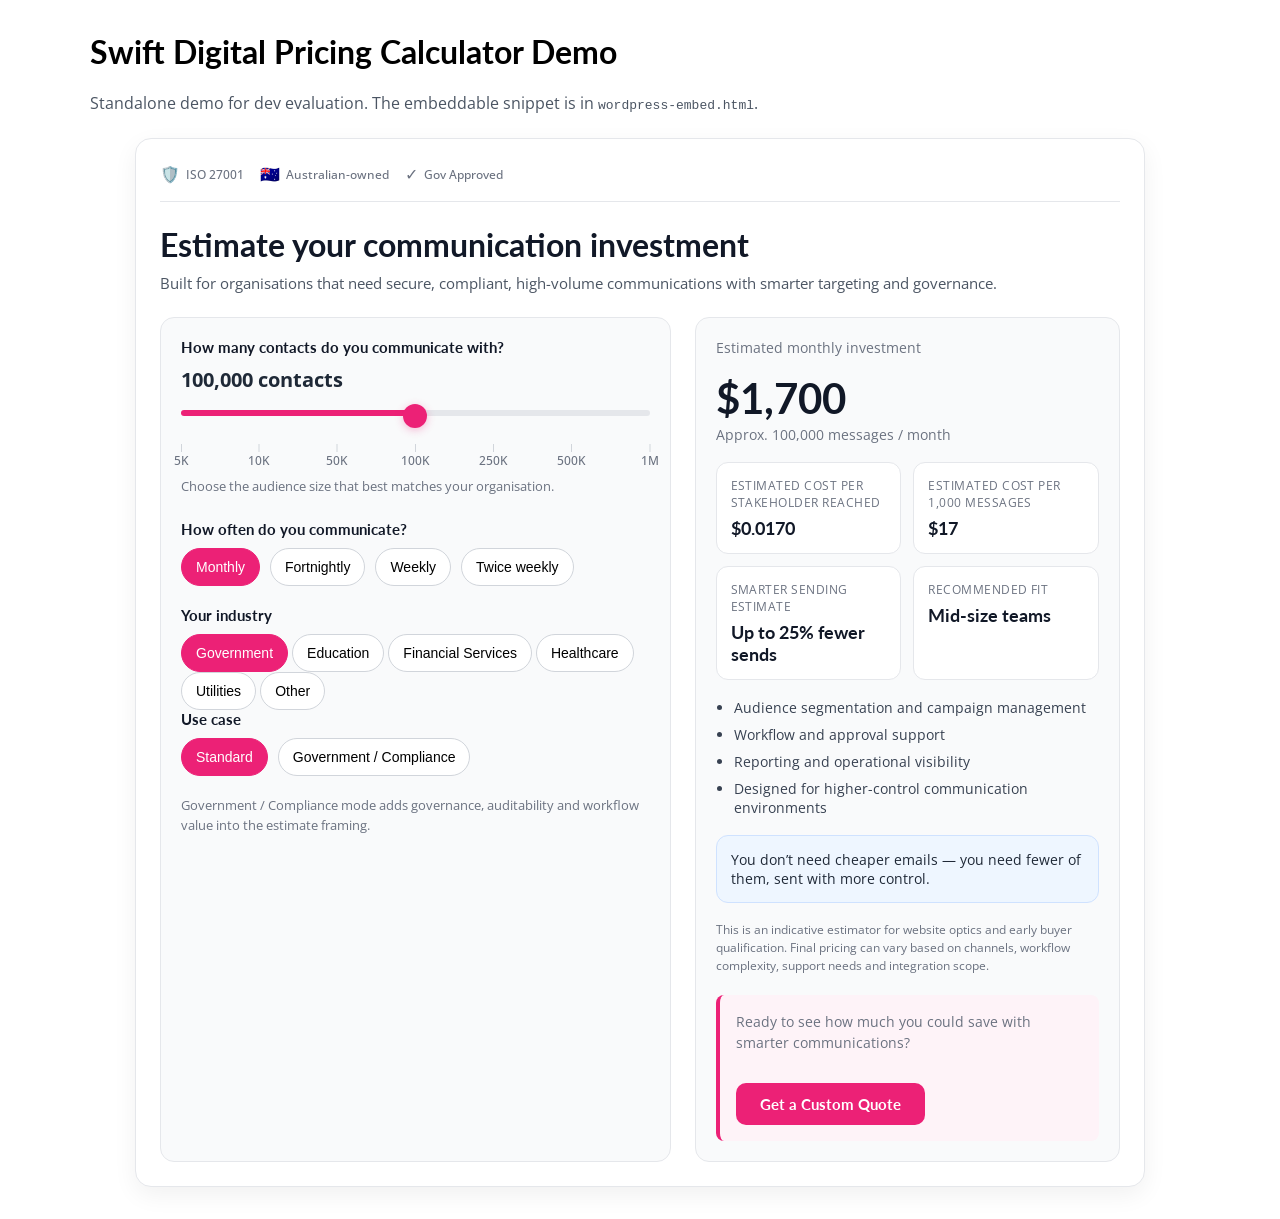
==== index.html @ 695fdafd "Revert to two-column grid layout" ====
<!DOCTYPE html>
<html lang="en">
<head>
  <meta charset="utf-8">
  <meta name="viewport" content="width=device-width, initial-scale=1">
  <title>Swift Digital Pricing Calculator Demo</title>
  <link rel="preconnect" href="https://fonts.googleapis.com">
  <link rel="preconnect" href="https://fonts.gstatic.com" crossorigin>
  <link href="https://fonts.googleapis.com/css2?family=Lato:ital,wght@0,100;0,300;0,400;0,700;0,900;1,100;1,300;1,400;1,700;1,900&family=Open+Sans:ital,wght@0,300..800;1,300..800&display=swap" rel="stylesheet">
  <link rel="stylesheet" href="assets/swift-pricing-calculator.css">
</head>
<body>
  <main style="max-width:1100px;margin:32px auto;padding:0 16px;">
    <h1 style="font-family:'Lato', sans-serif;">Swift Digital Pricing Calculator Demo</h1>
    <p style="font-family:'Open Sans', sans-serif;color:#4b5563;">Standalone demo for dev evaluation. The embeddable snippet is in <code>wordpress-embed.html</code>.</p>

    <!-- START: Swift Digital Pricing Calculator -->
    <div id="swift-pricing-calculator">
      <div class="trust-badges">
        <div class="badge">
          <span class="badge-icon">🛡️</span>
          <span class="badge-text">ISO 27001</span>
        </div>
        <div class="badge">
          <span class="badge-icon">🇦🇺</span>
          <span class="badge-text">Australian-owned</span>
        </div>
        <div class="badge">
          <span class="badge-icon">✓</span>
          <span class="badge-text">Gov Approved</span>
        </div>
      </div>
      <h2>Estimate your communication investment</h2>
      <p class="subtext">
        Built for organisations that need secure, compliant, high-volume communications with smarter targeting and governance.
      </p>

      <div class="grid">
        <div class="card">
          <div class="range-wrap">
            <label for="contactsRange">How many contacts do you communicate with?</label>
            <div class="range-value" id="contactsValue">100,000 contacts</div>
            <input type="range" id="contactsRange" min="0" max="6" step="1" value="3" list="contactSteps" style="cursor: pointer;">
            <datalist id="contactSteps">
              <option value="0"></option>
              <option value="1"></option>
              <option value="2"></option>
              <option value="3"></option>
              <option value="4"></option>
              <option value="5"></option>
              <option value="6"></option>
            </datalist>
            <div class="range-labels" id="rangeLabels">
              <span class="range-label" data-value="0">5K</span>
              <span class="range-label" data-value="1">10K</span>
              <span class="range-label" data-value="2">50K</span>
              <span class="range-label" data-value="3">100K</span>
              <span class="range-label" data-value="4">250K</span>
              <span class="range-label" data-value="5">500K</span>
              <span class="range-label" data-value="6">1M</span>
            </div>
            <div class="help">Choose the audience size that best matches your organisation.</div>
          </div>

          <div>
            <label>How often do you communicate?</label>
            <div class="frequency-options" id="frequencyOptions">
              <button class="pill active" data-frequency="1" type="button">Monthly</button>
              <button class="pill" data-frequency="2" type="button">Fortnightly</button>
              <button class="pill" data-frequency="4" type="button">Weekly</button>
              <button class="pill" data-frequency="8" type="button">Twice weekly</button>
            </div>
          </div>

          <div>
            <label>Your industry</label>
            <div class="industry-options" id="industryOptions">
              <button class="pill active" data-industry="government" type="button">Government</button>
              <button class="pill" data-industry="education" type="button">Education</button>
              <button class="pill" data-industry="financial" type="button">Financial Services</button>
              <button class="pill" data-industry="healthcare" type="button">Healthcare</button>
              <button class="pill" data-industry="utilities" type="button">Utilities</button>
              <button class="pill" data-industry="other" type="button">Other</button>
            </div>
          </div>

          <div>
            <label>Use case</label>
            <div class="mode-options" id="modeOptions">
              <button class="pill active" data-mode="standard" type="button">Standard</button>
              <button class="pill" data-mode="government" type="button">Government / Compliance</button>
            </div>
            <div class="help">
              Government / Compliance mode adds governance, auditability and workflow value into the estimate framing.
            </div>
          </div>
        </div>

        <div class="card">
          <div class="result-sub">Estimated monthly investment</div>
          <div class="result-main" id="monthlyCost">$1,700</div>
          <div class="result-sub" id="monthlyVolume">Approx. 100,000 messages / month</div>

          <div class="stats">
            <div class="stat">
              <div class="k">Estimated cost per stakeholder reached</div>
              <div class="v" id="costPerStakeholder">$0.0170</div>
            </div>
            <div class="stat">
              <div class="k">Estimated cost per 1,000 messages</div>
              <div class="v" id="costPerThousand">$17.00</div>
            </div>
            <div class="stat">
              <div class="k">Smarter sending estimate</div>
              <div class="v" id="smarterSending">Up to 25% fewer sends</div>
            </div>
            <div class="stat">
              <div class="k">Recommended fit</div>
              <div class="v" id="recommendedFit">Mid-size teams</div>
            </div>
          </div>

          <ul id="featureList">
            <li>Audience segmentation and campaign management</li>
            <li>Workflow and approval support</li>
            <li>Reporting and operational visibility</li>
            <li>Designed for higher-control communication environments</li>
          </ul>

          <div class="highlight" id="highlightBox">
            You don’t need cheaper emails — you need fewer of them, sent with more control.
          </div>

          <div class="footer-note">
            This is an indicative estimator for website optics and early buyer qualification. Final pricing can vary based on channels, workflow complexity, support needs and integration scope.
          </div>

          <div class="cta-section">
            <div class="cta-copy">
              <p class="cta-subtext">Ready to see how much you could save with smarter communications?</p>
            </div>
            <a class="cta" href="/contact/?scenario=pricing-calculator">Get a Custom Quote</a>
          </div>
        </div>
      </div>
    <!-- END: Swift Digital Pricing Calculator -->

  </main>

  <script src="assets/swift-pricing-calculator.js"></script>
</body>
</html>
---- assets/swift-pricing-calculator.css ----
#swift-pricing-calculator {
  font-family: 'Open Sans', sans-serif;
  max-width: 960px;
  margin: 24px auto;
  padding: 24px;
  border: 1px solid #e5e7eb;
  border-radius: 16px;
  background: #ffffff;
  box-shadow: 0 8px 24px rgba(0,0,0,0.06);
  color: #1f2937;
}
#swift-pricing-calculator .trust-badges {
  display: flex;
  justify-content: flex-start;
  gap: 16px;
  margin-bottom: 24px;
  padding-bottom: 16px;
  border-bottom: 1px solid #e5e7eb;
}
#swift-pricing-calculator .badge {
  display: flex;
  align-items: center;
  gap: 6px;
  font-size: 12px;
  color: #6b7280;
  font-weight: 500;
}
#swift-pricing-calculator .badge-icon {
  font-size: 16px;
}
#swift-pricing-calculator .badge-text {
  white-space: nowrap;
}
#swift-pricing-calculator h2 {
  font-family: 'Lato', sans-serif;
  margin: 0 0 8px;
  font-size: 32px;
  font-weight: 700;
  line-height: 1.2;
  color: #111827;
}
#swift-pricing-calculator p.subtext {
  margin: 0 0 24px;
  color: #4b5563;
  font-size: 15px;
}
#swift-pricing-calculator .grid {
  display: grid;
  grid-template-columns: 1.2fr 1fr;
  gap: 24px;
}
#swift-pricing-calculator .card {
  background: #f9fafb;
  border: 1px solid #e5e7eb;
  border-radius: 14px;
  padding: 20px;
}
#swift-pricing-calculator label {
  display: block;
  font-family: 'Lato', sans-serif;
  font-weight: 700;
  margin-bottom: 10px;
  font-size: 15px;
  color: #111827;
}
#swift-pricing-calculator .range-wrap {
  margin-bottom: 24px;
}
#swift-pricing-calculator .range-labels {
  display: block;
  margin: 16px 0 8px 0;
  padding: 0;
  position: relative;
  width: 100%;
  height: 32px;
}
#swift-pricing-calculator .range-label {
  font-size: 12px;
  color: #6b7280;
  font-weight: 500;
  position: absolute;
  bottom: 0;
  width: auto;
  white-space: nowrap;
  transform: translateX(-50%);
}
#swift-pricing-calculator .range-label::before {
  content: '';
  position: absolute;
  bottom: 100%;
  left: 50%;
  transform: translateX(-50%);
  width: 1px;
  height: 8px;
  background: #d1d5db;
}
#swift-pricing-calculator input[type="range"] {
  width: 100%;
  margin: 0;
  padding: 0;
  -webkit-appearance: none;
  appearance: none;
  height: 6px;
  background: linear-gradient(to right, #ec2176 0%, #ec2176 50%, #e5e7eb 50%, #e5e7eb 100%);
  background-size: 100% 100%;
  background-repeat: no-repeat;
  border-radius: 3px;
  outline: none;
}
#swift-pricing-calculator input[type="range"]::-webkit-slider-thumb {
  -webkit-appearance: none;
  appearance: none;
  width: 24px;
  height: 24px;
  background: #ec2176;
  border-radius: 50%;
  cursor: pointer;
  box-shadow: 0 2px 8px rgba(236, 33, 118, 0.3);
  border: none;
  margin-top: -9px;
}
#swift-pricing-calculator input[type="range"]::-moz-range-thumb {
  width: 24px;
  height: 24px;
  background: #ec2176;
  border-radius: 50%;
  cursor: pointer;
  border: none;
  box-shadow: 0 2px 8px rgba(236, 33, 118, 0.3);
  margin-top: -9px;
}
#swift-pricing-calculator input[type="range"]::-moz-range-track {
  background: transparent;
  border: none;
}
#swift-pricing-calculator input[type="range"]::-moz-range-progress {
  background: #ec2176;
  height: 6px;
  border-radius: 3px;
}
#swift-pricing-calculator .range-value {
  font-size: 20px;
  font-weight: 700;
  margin-bottom: 6px;
}
#swift-pricing-calculator .help {
  color: #6b7280;
  font-size: 13px;
  line-height: 1.5;
}
#swift-pricing-calculator .frequency-options,
#swift-pricing-calculator .mode-options {
  display: flex;
  flex-wrap: wrap;
  gap: 10px;
  margin-bottom: 20px;
}
#swift-pricing-calculator .pill {
  border: 1px solid #d1d5db;
  background: #fff;
  border-radius: 999px;
  padding: 10px 14px;
  cursor: pointer;
  font-size: 14px;
  transition: all 0.2s ease;
  user-select: none;
}
#swift-pricing-calculator .pill.active {
  background: #ec2176;
  color: #fff;
  border-color: #ec2176;
}
#swift-pricing-calculator .result-main {
  font-family: 'Lato', sans-serif;
  font-size: 42px;
  font-weight: 700;
  line-height: 1.1;
  margin: 8px 0 4px;
  color: #111827;
}
#swift-pricing-calculator .result-sub {
  color: #6b7280;
  font-size: 14px;
  margin-bottom: 18px;
}
#swift-pricing-calculator .stats {
  display: grid;
  grid-template-columns: 1fr 1fr;
  gap: 12px;
  margin-bottom: 18px;
}
#swift-pricing-calculator .stat {
  background: #fff;
  border: 1px solid #e5e7eb;
  border-radius: 12px;
  padding: 14px;
}
#swift-pricing-calculator .stat .k {
  font-size: 12px;
  color: #6b7280;
  margin-bottom: 6px;
  text-transform: uppercase;
  letter-spacing: 0.04em;
}
#swift-pricing-calculator .stat .v {
  font-family: 'Lato', sans-serif;
  font-size: 18px;
  font-weight: 700;
  color: #111827;
}
#swift-pricing-calculator ul {
  margin: 0;
  padding-left: 18px;
}
#swift-pricing-calculator li {
  margin-bottom: 8px;
  color: #374151;
  font-size: 14px;
}
#swift-pricing-calculator .highlight {
  margin-top: 18px;
  background: #eef6ff;
  border: 1px solid #cfe2ff;
  border-radius: 12px;
  padding: 14px;
  font-size: 14px;
  color: #1f2937;
}
#swift-pricing-calculator .footer-note {
  margin-top: 18px;
  font-size: 12px;
  color: #6b7280;
  line-height: 1.5;
}
#swift-pricing-calculator .cta {
  margin-top: 18px;
  display: inline-block;
  text-decoration: none;
  background: #ec2176;
  color: #fff;
  padding: 12px 24px;
  border-radius: 10px;
  font-family: 'Lato', sans-serif;
  font-weight: 700;
  font-size: 15px;
  transition: all 0.2s ease;
}
#swift-pricing-calculator .cta:hover {
  background: #d81a63;
  transform: translateY(-2px);
  box-shadow: 0 4px 12px rgba(236, 33, 118, 0.25);
}
#swift-pricing-calculator .cta-section {
  background: #fef3f8;
  border-left: 4px solid #ec2176;
  padding: 16px;
  border-radius: 8px;
  margin-top: 20px;
}
#swift-pricing-calculator .cta-subtext {
  margin: 0 0 12px 0;
  color: #6b7280;
  font-size: 14px;
  line-height: 1.5;
}
@media (max-width: 800px) {
  #swift-pricing-calculator .grid {
    grid-template-columns: 1fr;
  }
  #swift-pricing-calculator .stats {
    grid-template-columns: 1fr;
  }
}
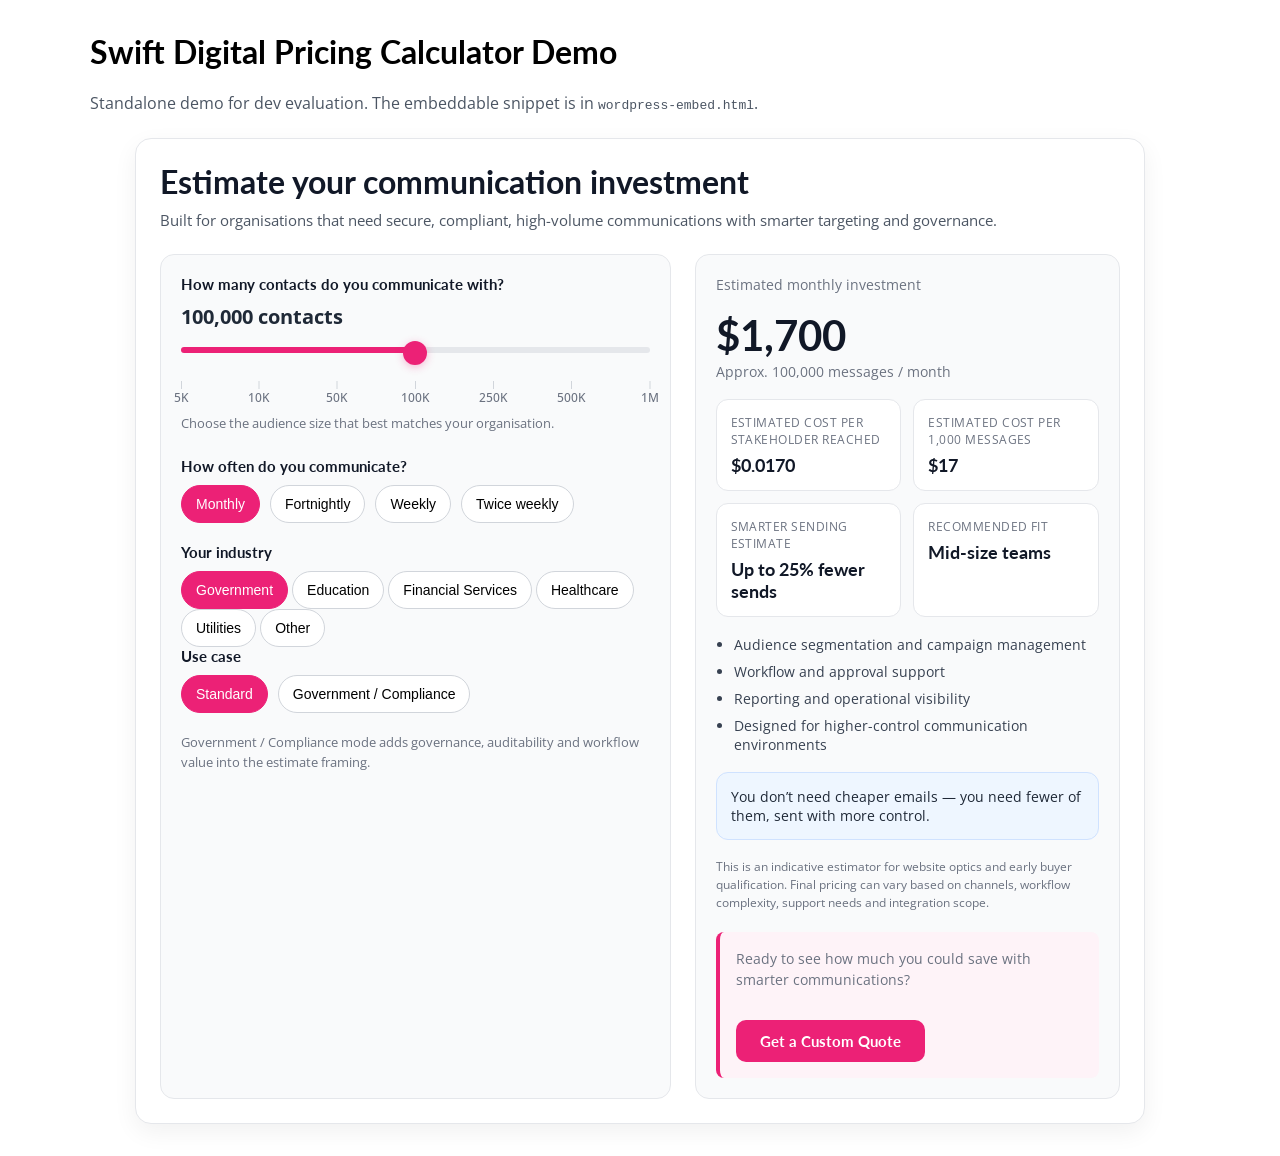
==== commit 96bf7444: "Remove trust badges section" ====
--- a/index.html
+++ b/index.html
@@ -16,20 +16,6 @@
 
     <!-- START: Swift Digital Pricing Calculator -->
     <div id="swift-pricing-calculator">
-      <div class="trust-badges">
-        <div class="badge">
-          <span class="badge-icon">🛡️</span>
-          <span class="badge-text">ISO 27001</span>
-        </div>
-        <div class="badge">
-          <span class="badge-icon">🇦🇺</span>
-          <span class="badge-text">Australian-owned</span>
-        </div>
-        <div class="badge">
-          <span class="badge-icon">✓</span>
-          <span class="badge-text">Gov Approved</span>
-        </div>
-      </div>
       <h2>Estimate your communication investment</h2>
       <p class="subtext">
         Built for organisations that need secure, compliant, high-volume communications with smarter targeting and governance.
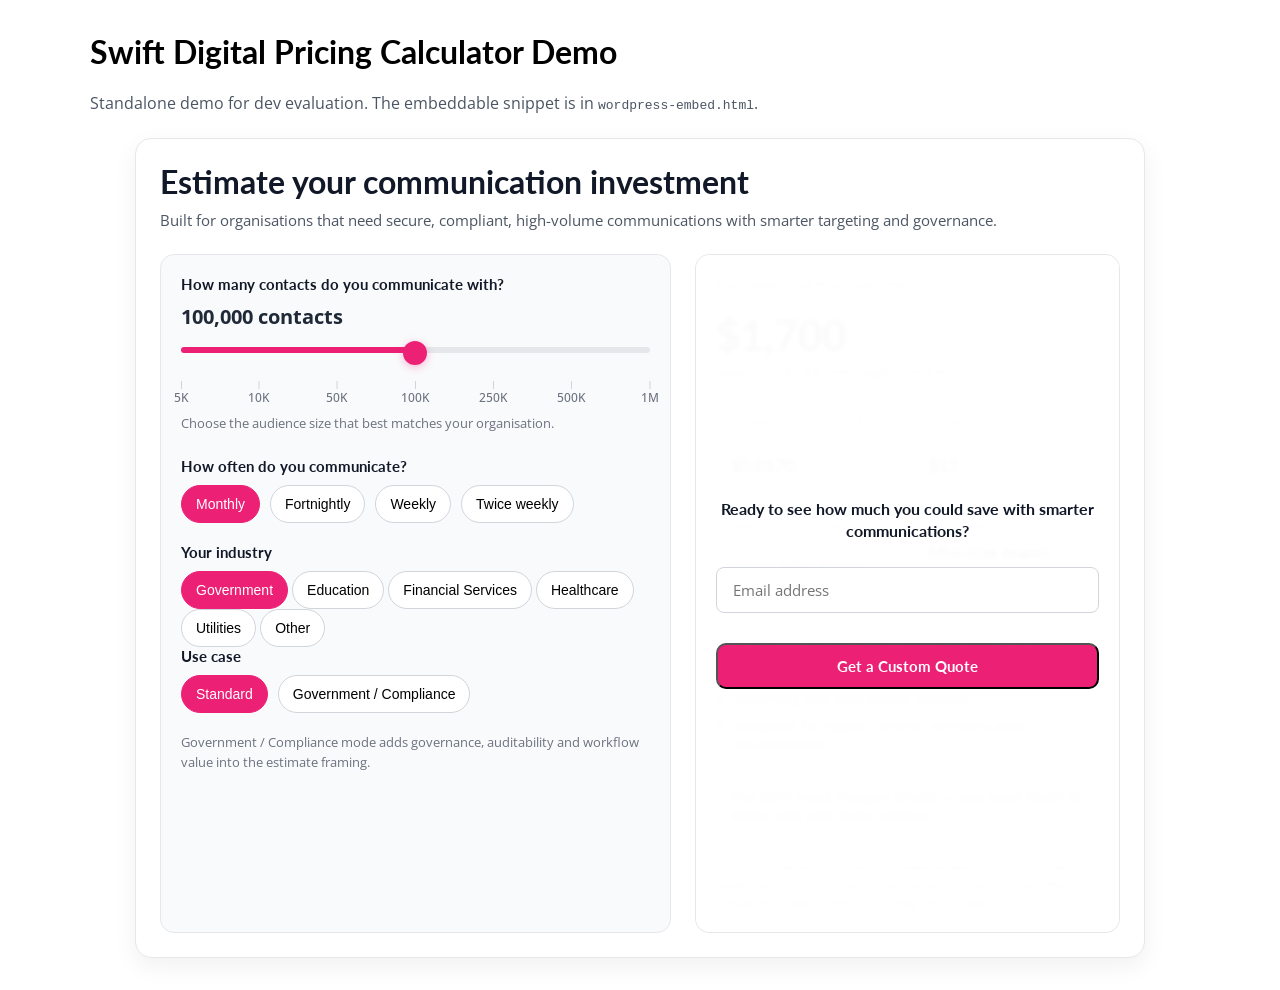
==== commit c69354fe: "Add email capture form overlay - hide results until email submitted" ====
--- a/index.html
+++ b/index.html
@@ -83,6 +83,16 @@
         </div>
 
         <div class="card">
+          <div class="email-form-overlay" id="emailFormOverlay">
+            <div class="email-form-content">
+              <p class="email-form-text">Ready to see how much you could save with smarter communications?</p>
+              <form id="emailForm" class="email-form">
+                <input type="email" id="emailInput" placeholder="Email address" required>
+                <button type="submit" class="cta">Get a Custom Quote</button>
+              </form>
+            </div>
+          </div>
+
           <div class="result-sub">Estimated monthly investment</div>
           <div class="result-main" id="monthlyCost">$1,700</div>
           <div class="result-sub" id="monthlyVolume">Approx. 100,000 messages / month</div>
@@ -120,13 +130,6 @@
           <div class="footer-note">
             This is an indicative estimator for website optics and early buyer qualification. Final pricing can vary based on channels, workflow complexity, support needs and integration scope.
           </div>
-
-          <div class="cta-section">
-            <div class="cta-copy">
-              <p class="cta-subtext">Ready to see how much you could save with smarter communications?</p>
-            </div>
-            <a class="cta" href="/contact/?scenario=pricing-calculator">Get a Custom Quote</a>
-          </div>
         </div>
       </div>
     <!-- END: Swift Digital Pricing Calculator -->
--- a/assets/swift-pricing-calculator.css
+++ b/assets/swift-pricing-calculator.css
@@ -54,6 +54,55 @@
   border: 1px solid #e5e7eb;
   border-radius: 14px;
   padding: 20px;
+  position: relative;
+}
+#swift-pricing-calculator .email-form-overlay {
+  position: absolute;
+  top: 0;
+  left: 0;
+  right: 0;
+  bottom: 0;
+  background: rgba(255, 255, 255, 0.98);
+  border-radius: 14px;
+  display: flex;
+  align-items: center;
+  justify-content: center;
+  backdrop-filter: blur(2px);
+  z-index: 10;
+}
+#swift-pricing-calculator .email-form-overlay.hidden {
+  display: none;
+}
+#swift-pricing-calculator .email-form-content {
+  text-align: center;
+  width: 100%;
+  padding: 20px;
+}
+#swift-pricing-calculator .email-form-text {
+  margin: 0 0 24px;
+  font-family: 'Lato', sans-serif;
+  font-size: 16px;
+  font-weight: 700;
+  color: #111827;
+  line-height: 1.4;
+}
+#swift-pricing-calculator .email-form {
+  display: flex;
+  flex-direction: column;
+  gap: 12px;
+}
+#swift-pricing-calculator .email-form input[type="email"] {
+  padding: 12px 16px;
+  border: 1px solid #d1d5db;
+  border-radius: 8px;
+  font-size: 15px;
+  font-family: 'Open Sans', sans-serif;
+  transition: border-color 0.2s ease;
+}
+#swift-pricing-calculator .email-form input[type="email"]:focus {
+  outline: none;
+  border-color: #ec2176;
+  box-shadow: 0 0 0 3px rgba(236, 33, 118, 0.1);
 }
 #swift-pricing-calculator label {
   display: block;
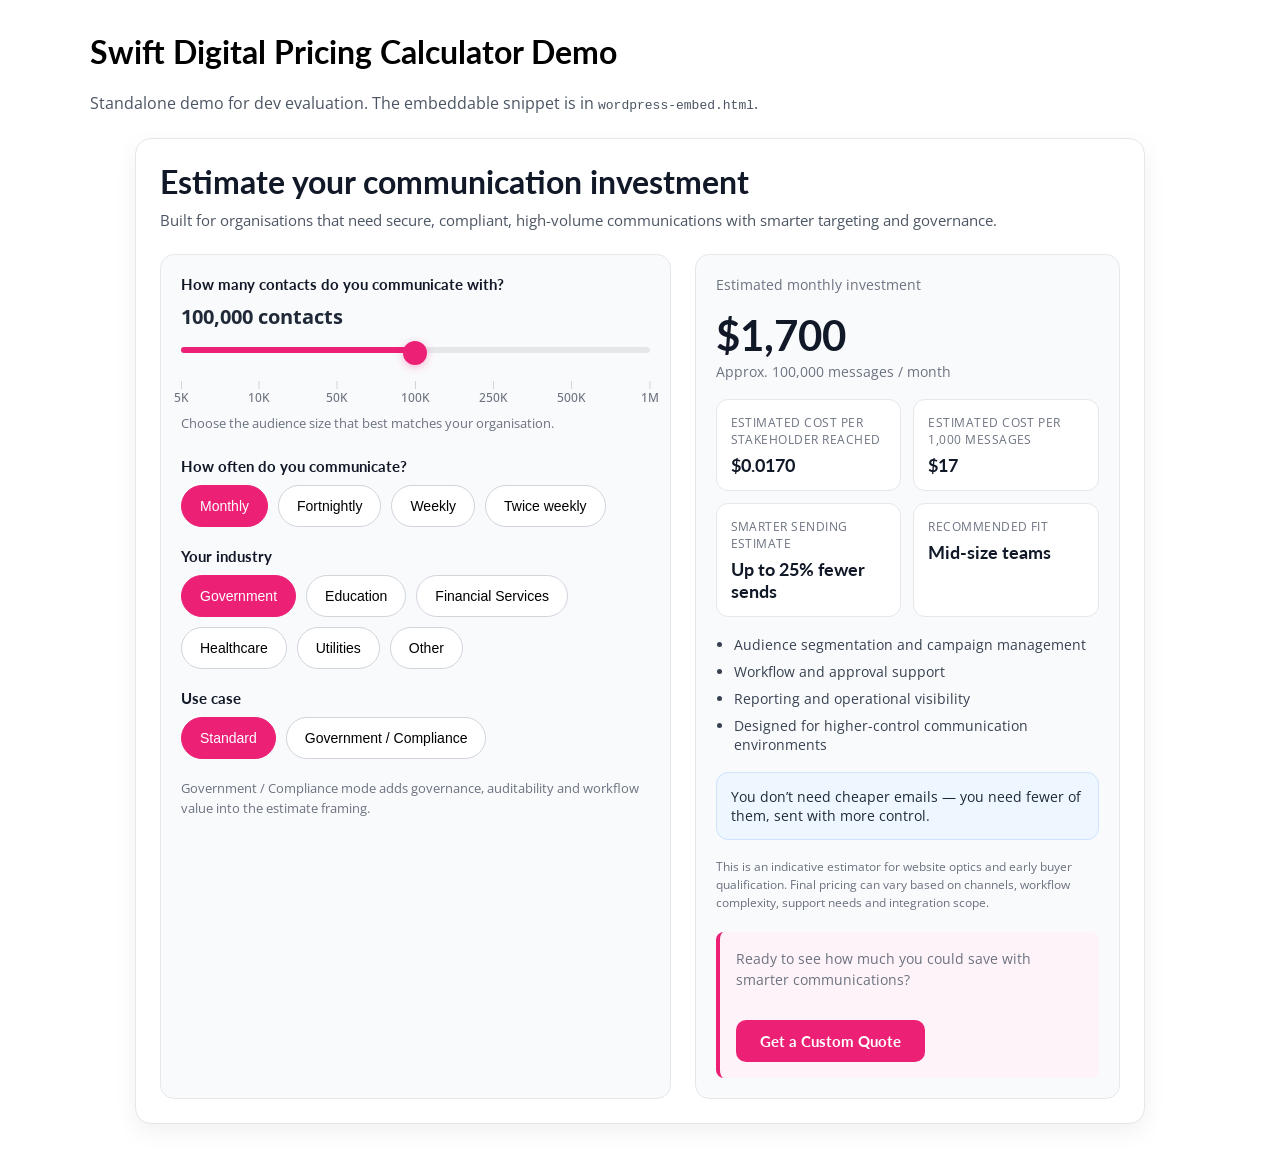
==== commit 9c2a22b4: "Revert email form overlay - restore direct pricing display" ====
--- a/index.html
+++ b/index.html
@@ -83,16 +83,6 @@
         </div>
 
         <div class="card">
-          <div class="email-form-overlay" id="emailFormOverlay">
-            <div class="email-form-content">
-              <p class="email-form-text">Ready to see how much you could save with smarter communications?</p>
-              <form id="emailForm" class="email-form">
-                <input type="email" id="emailInput" placeholder="Email address" required>
-                <button type="submit" class="cta">Get a Custom Quote</button>
-              </form>
-            </div>
-          </div>
-
           <div class="result-sub">Estimated monthly investment</div>
           <div class="result-main" id="monthlyCost">$1,700</div>
           <div class="result-sub" id="monthlyVolume">Approx. 100,000 messages / month</div>
@@ -130,6 +120,13 @@
           <div class="footer-note">
             This is an indicative estimator for website optics and early buyer qualification. Final pricing can vary based on channels, workflow complexity, support needs and integration scope.
           </div>
+
+          <div class="cta-section">
+            <div class="cta-copy">
+              <p class="cta-subtext">Ready to see how much you could save with smarter communications?</p>
+            </div>
+            <a class="cta" href="/contact/?scenario=pricing-calculator">Get a Custom Quote</a>
+          </div>
         </div>
       </div>
     <!-- END: Swift Digital Pricing Calculator -->
--- a/assets/swift-pricing-calculator.css
+++ b/assets/swift-pricing-calculator.css
@@ -54,55 +54,6 @@
   border: 1px solid #e5e7eb;
   border-radius: 14px;
   padding: 20px;
-  position: relative;
-}
-#swift-pricing-calculator .email-form-overlay {
-  position: absolute;
-  top: 0;
-  left: 0;
-  right: 0;
-  bottom: 0;
-  background: rgba(255, 255, 255, 0.98);
-  border-radius: 14px;
-  display: flex;
-  align-items: center;
-  justify-content: center;
-  backdrop-filter: blur(2px);
-  z-index: 10;
-}
-#swift-pricing-calculator .email-form-overlay.hidden {
-  display: none;
-}
-#swift-pricing-calculator .email-form-content {
-  text-align: center;
-  width: 100%;
-  padding: 20px;
-}
-#swift-pricing-calculator .email-form-text {
-  margin: 0 0 24px;
-  font-family: 'Lato', sans-serif;
-  font-size: 16px;
-  font-weight: 700;
-  color: #111827;
-  line-height: 1.4;
-}
-#swift-pricing-calculator .email-form {
-  display: flex;
-  flex-direction: column;
-  gap: 12px;
-}
-#swift-pricing-calculator .email-form input[type="email"] {
-  padding: 12px 16px;
-  border: 1px solid #d1d5db;
-  border-radius: 8px;
-  font-size: 15px;
-  font-family: 'Open Sans', sans-serif;
-  transition: border-color 0.2s ease;
-}
-#swift-pricing-calculator .email-form input[type="email"]:focus {
-  outline: none;
-  border-color: #ec2176;
-  box-shadow: 0 0 0 3px rgba(236, 33, 118, 0.1);
 }
 #swift-pricing-calculator label {
   display: block;
@@ -198,6 +149,7 @@
   line-height: 1.5;
 }
 #swift-pricing-calculator .frequency-options,
+#swift-pricing-calculator .industry-options,
 #swift-pricing-calculator .mode-options {
   display: flex;
   flex-wrap: wrap;
@@ -208,9 +160,10 @@
   border: 1px solid #d1d5db;
   background: #fff;
   border-radius: 999px;
-  padding: 10px 14px;
+  padding: 12px 18px;
   cursor: pointer;
   font-size: 14px;
+  font-weight: 500;
   transition: all 0.2s ease;
   user-select: none;
 }
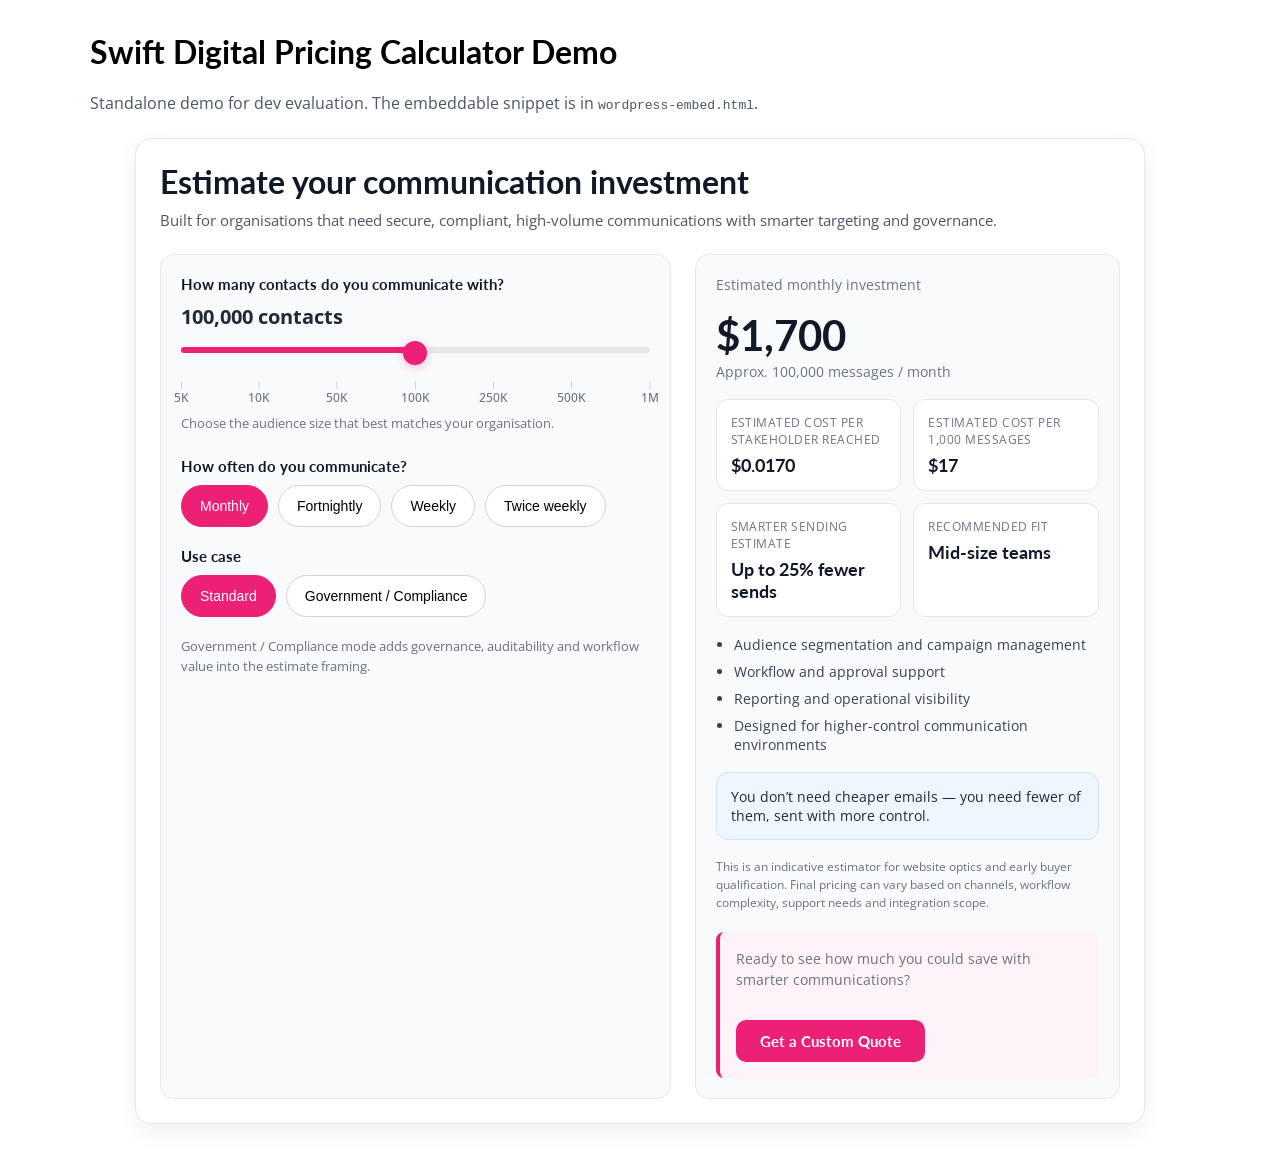
==== commit 4b6d4a47: "Remove 'Your industry' field from calculator" ====
--- a/index.html
+++ b/index.html
@@ -55,18 +55,6 @@
               <button class="pill" data-frequency="2" type="button">Fortnightly</button>
               <button class="pill" data-frequency="4" type="button">Weekly</button>
               <button class="pill" data-frequency="8" type="button">Twice weekly</button>
-            </div>
-          </div>
-
-          <div>
-            <label>Your industry</label>
-            <div class="industry-options" id="industryOptions">
-              <button class="pill active" data-industry="government" type="button">Government</button>
-              <button class="pill" data-industry="education" type="button">Education</button>
-              <button class="pill" data-industry="financial" type="button">Financial Services</button>
-              <button class="pill" data-industry="healthcare" type="button">Healthcare</button>
-              <button class="pill" data-industry="utilities" type="button">Utilities</button>
-              <button class="pill" data-industry="other" type="button">Other</button>
             </div>
           </div>
 
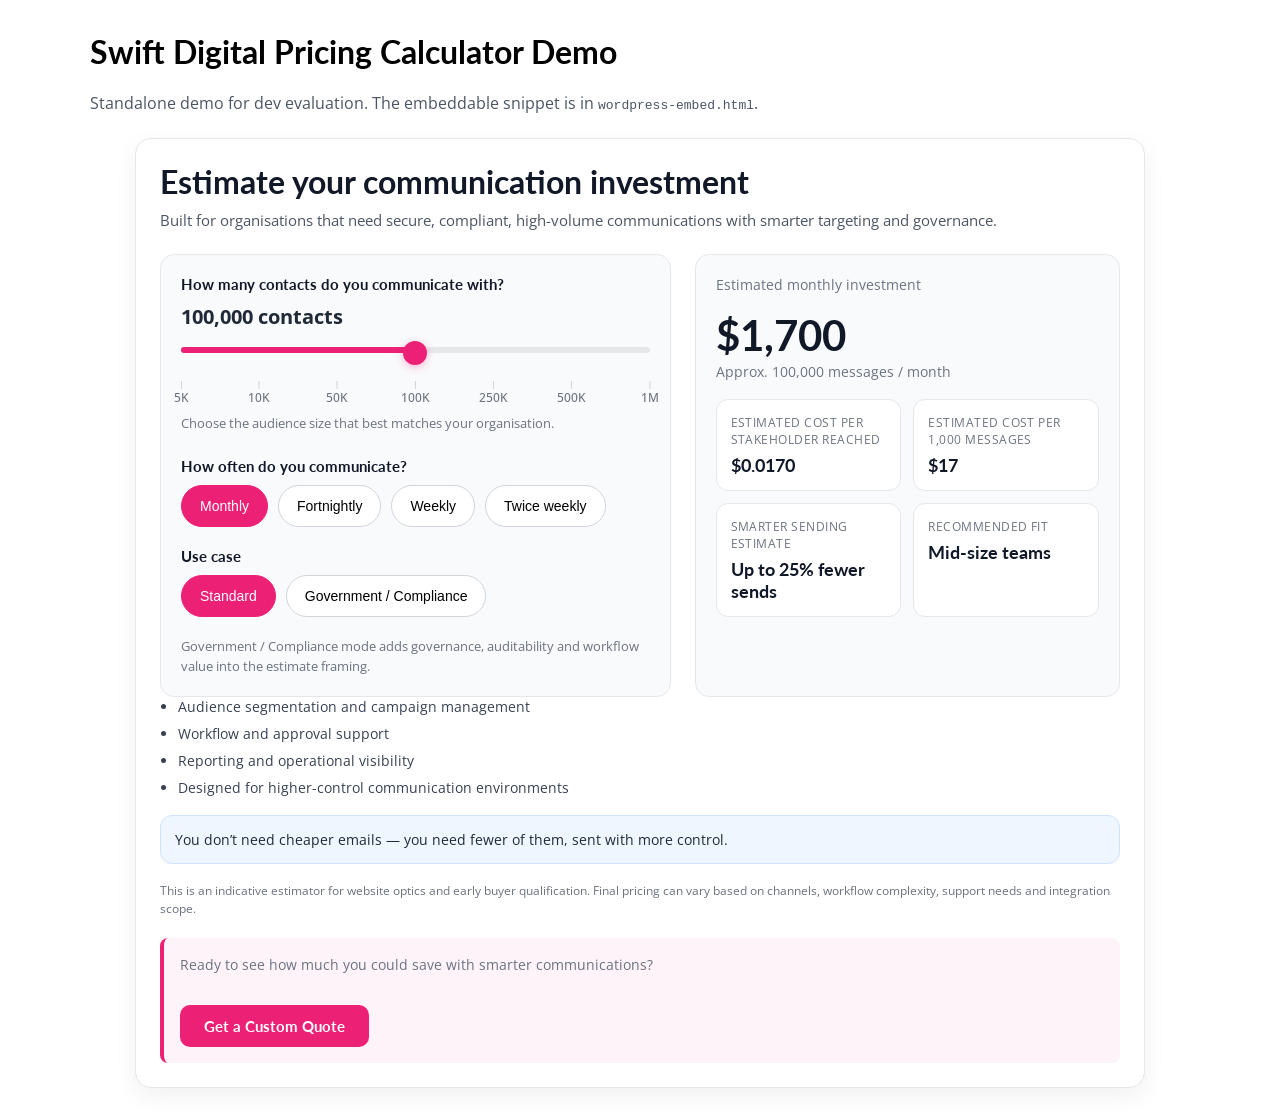
==== commit 188cb113: "Move feature list and CTA sections below grid to single-column layout" ====
--- a/index.html
+++ b/index.html
@@ -93,30 +93,31 @@
               <div class="v" id="recommendedFit">Mid-size teams</div>
             </div>
           </div>
-
-          <ul id="featureList">
-            <li>Audience segmentation and campaign management</li>
-            <li>Workflow and approval support</li>
-            <li>Reporting and operational visibility</li>
-            <li>Designed for higher-control communication environments</li>
-          </ul>
-
-          <div class="highlight" id="highlightBox">
-            You don’t need cheaper emails — you need fewer of them, sent with more control.
-          </div>
-
-          <div class="footer-note">
-            This is an indicative estimator for website optics and early buyer qualification. Final pricing can vary based on channels, workflow complexity, support needs and integration scope.
-          </div>
-
-          <div class="cta-section">
-            <div class="cta-copy">
-              <p class="cta-subtext">Ready to see how much you could save with smarter communications?</p>
-            </div>
-            <a class="cta" href="/contact/?scenario=pricing-calculator">Get a Custom Quote</a>
-          </div>
         </div>
       </div>
+
+      <ul id="featureList">
+        <li>Audience segmentation and campaign management</li>
+        <li>Workflow and approval support</li>
+        <li>Reporting and operational visibility</li>
+        <li>Designed for higher-control communication environments</li>
+      </ul>
+
+      <div class="highlight" id="highlightBox">
+        You don't need cheaper emails — you need fewer of them, sent with more control.
+      </div>
+
+      <div class="footer-note">
+        This is an indicative estimator for website optics and early buyer qualification. Final pricing can vary based on channels, workflow complexity, support needs and integration scope.
+      </div>
+
+      <div class="cta-section">
+        <div class="cta-copy">
+          <p class="cta-subtext">Ready to see how much you could save with smarter communications?</p>
+        </div>
+        <a class="cta" href="/contact/?scenario=pricing-calculator">Get a Custom Quote</a>
+      </div>
+    </div>
     <!-- END: Swift Digital Pricing Calculator -->
 
   </main>
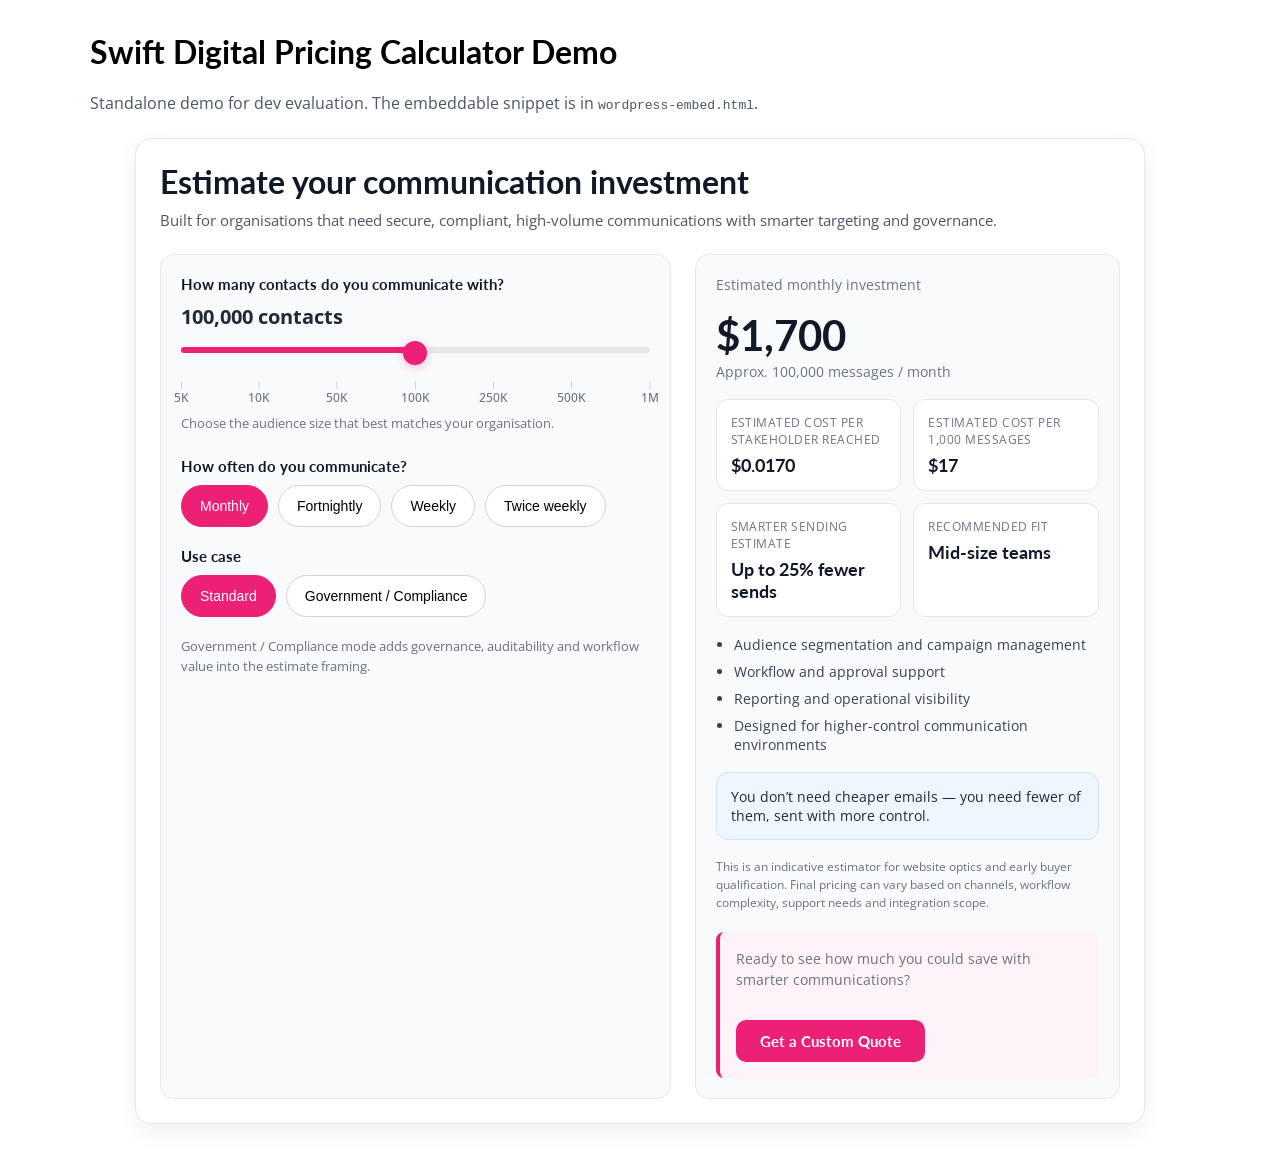
==== commit 88c0a41e: "Move feature list and CTA back into right column card" ====
--- a/index.html
+++ b/index.html
@@ -93,29 +93,29 @@
               <div class="v" id="recommendedFit">Mid-size teams</div>
             </div>
           </div>
+
+          <ul id="featureList">
+            <li>Audience segmentation and campaign management</li>
+            <li>Workflow and approval support</li>
+            <li>Reporting and operational visibility</li>
+            <li>Designed for higher-control communication environments</li>
+          </ul>
+
+          <div class="highlight" id="highlightBox">
+            You don't need cheaper emails — you need fewer of them, sent with more control.
+          </div>
+
+          <div class="footer-note">
+            This is an indicative estimator for website optics and early buyer qualification. Final pricing can vary based on channels, workflow complexity, support needs and integration scope.
+          </div>
+
+          <div class="cta-section">
+            <div class="cta-copy">
+              <p class="cta-subtext">Ready to see how much you could save with smarter communications?</p>
+            </div>
+            <a class="cta" href="/contact/?scenario=pricing-calculator">Get a Custom Quote</a>
+          </div>
         </div>
-      </div>
-
-      <ul id="featureList">
-        <li>Audience segmentation and campaign management</li>
-        <li>Workflow and approval support</li>
-        <li>Reporting and operational visibility</li>
-        <li>Designed for higher-control communication environments</li>
-      </ul>
-
-      <div class="highlight" id="highlightBox">
-        You don't need cheaper emails — you need fewer of them, sent with more control.
-      </div>
-
-      <div class="footer-note">
-        This is an indicative estimator for website optics and early buyer qualification. Final pricing can vary based on channels, workflow complexity, support needs and integration scope.
-      </div>
-
-      <div class="cta-section">
-        <div class="cta-copy">
-          <p class="cta-subtext">Ready to see how much you could save with smarter communications?</p>
-        </div>
-        <a class="cta" href="/contact/?scenario=pricing-calculator">Get a Custom Quote</a>
       </div>
     </div>
     <!-- END: Swift Digital Pricing Calculator -->
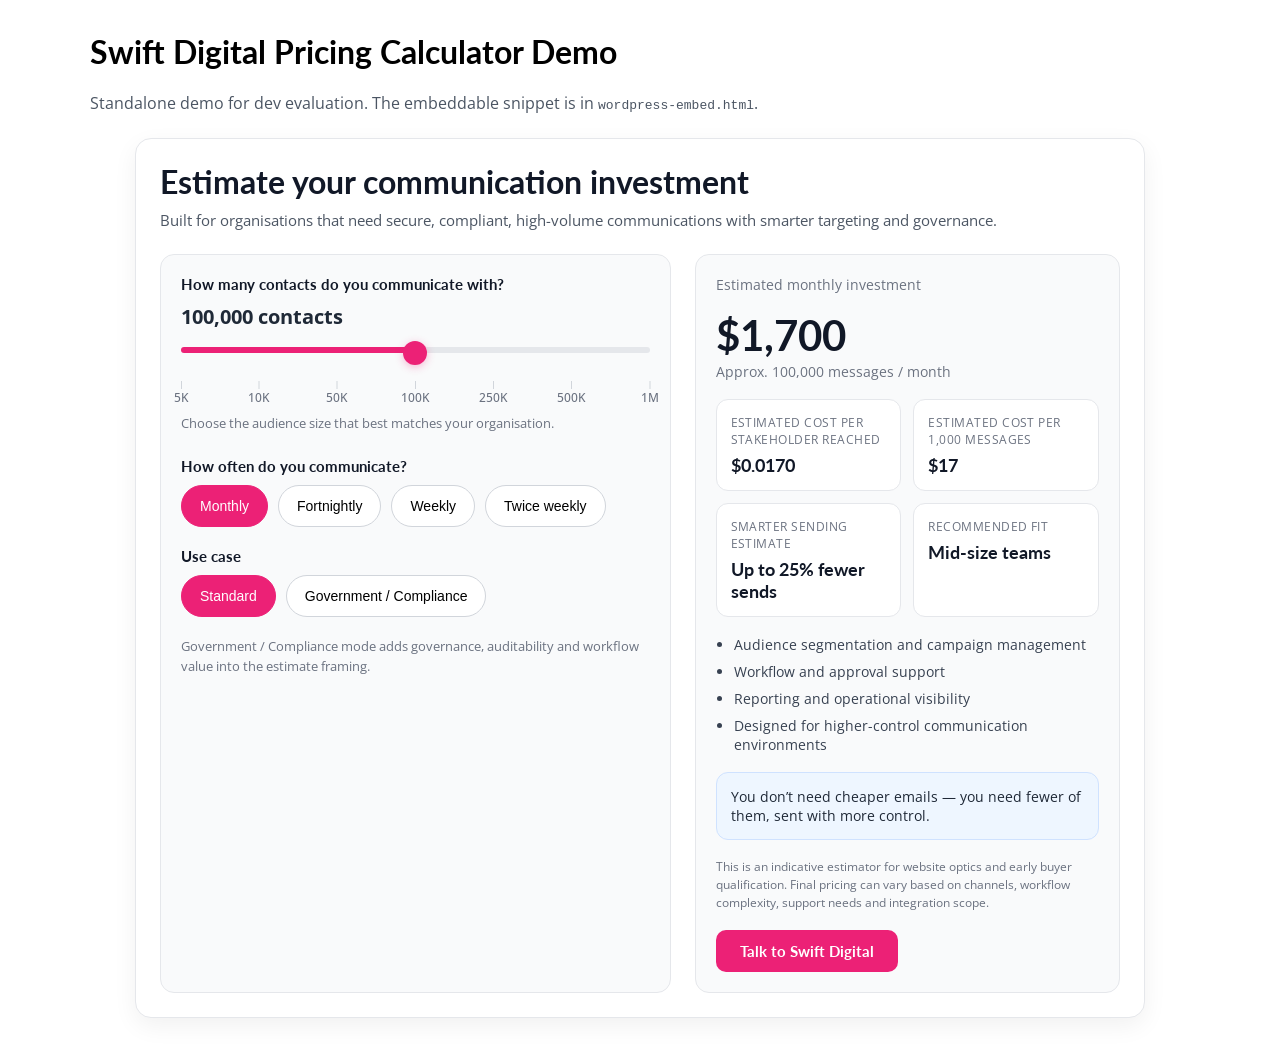
==== commit 98047852: "Simplify CTA to just 'Talk to Swift Digital' button" ====
--- a/index.html
+++ b/index.html
@@ -109,12 +109,7 @@
             This is an indicative estimator for website optics and early buyer qualification. Final pricing can vary based on channels, workflow complexity, support needs and integration scope.
           </div>
 
-          <div class="cta-section">
-            <div class="cta-copy">
-              <p class="cta-subtext">Ready to see how much you could save with smarter communications?</p>
-            </div>
-            <a class="cta" href="/contact/?scenario=pricing-calculator">Get a Custom Quote</a>
-          </div>
+          <a class="cta" href="/contact/?scenario=pricing-calculator">Talk to Swift Digital</a>
         </div>
       </div>
     </div>
